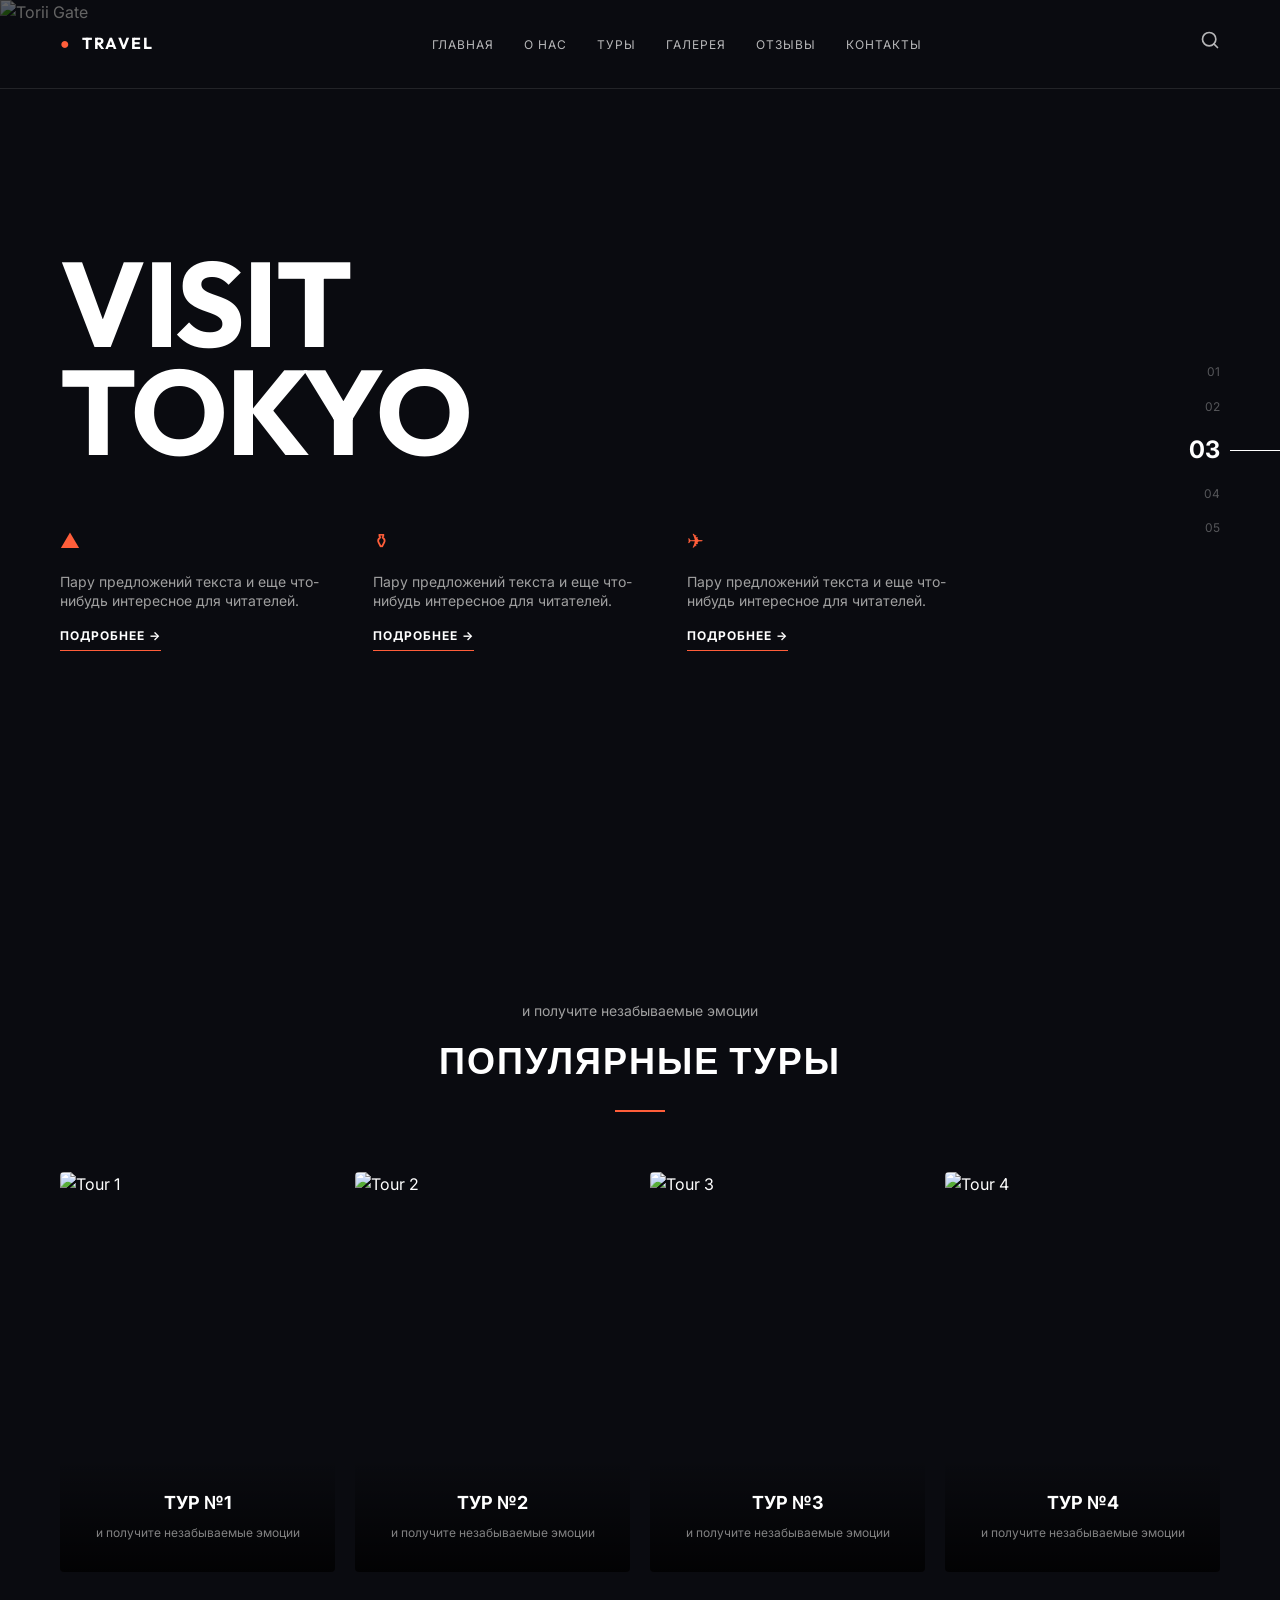
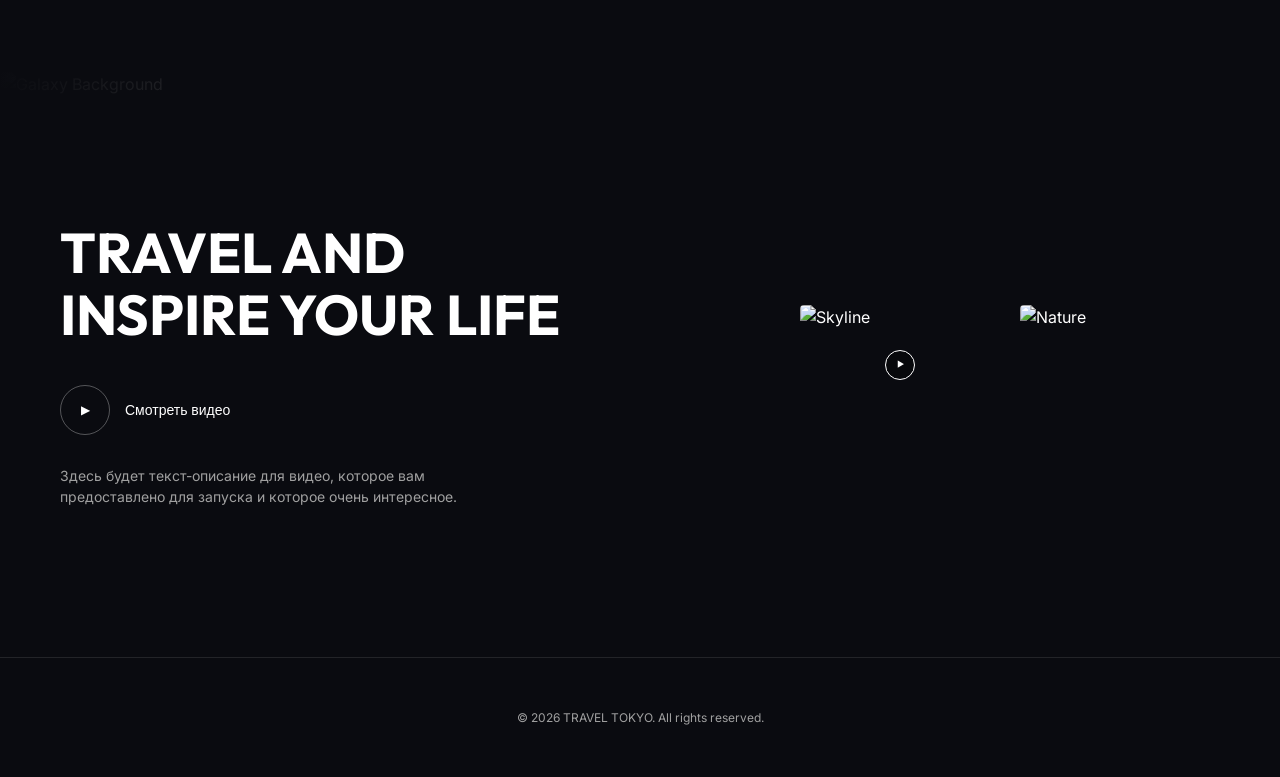
==== index.html @ d8f0eec7 "primeiro commit" ====
<!DOCTYPE html>
<html lang="ru">
<head>
    <meta charset="UTF-8">
    <meta name="viewport" content="width=device-width, initial-scale=1.0">
    <title>Travel Tokyo | Путешествия в Японию</title>
    <!-- Google Fonts -->
    <link rel="preconnect" href="https://fonts.googleapis.com">
    <link rel="preconnect" href="https://fonts.gstatic.com" crossorigin>
    <link href="https://fonts.googleapis.com/css2?family=Inter:wght@300;400;600;700&family=Outfit:wght@400;700&display=swap" rel="stylesheet">
    <link rel="stylesheet" href="style.css">
</head>
<body>
    <!-- Header -->
    <header class="header">
        <div class="container header__container">
            <div class="logo">
                <span class="logo__icon">●</span>
                <span class="logo__text">TRAVEL</span>
            </div>
            <nav class="nav">
                <ul class="nav__list">
                    <li><a href="index.html" class="nav__link">ГЛАВНАЯ</a></li>
                    <li><a href="about.html" class="nav__link">О НАС</a></li>
                    <li><a href="tours.html" class="nav__link">ТУРЫ</a></li>
                    <li><a href="gallery.html" class="nav__link">ГАЛЕРЕЯ</a></li>
                    <li><a href="reviews.html" class="nav__link">ОТЗЫВЫ</a></li>
                    <li><a href="contacts.html" class="nav__link">КОНТАКТЫ</a></li>
                </ul>
            </nav>
            <div class="header__search">
                <svg width="20" height="20" viewBox="0 0 24 24" fill="none" stroke="currentColor" stroke-width="2" stroke-linecap="round" stroke-linejoin="round"><circle cx="11" cy="11" r="8"></circle><line x1="21" y1="21" x2="16.65" y2="16.65"></line></svg>
            </div>
        </div>
    </header>

    <!-- Hero Section -->
    <section class="hero">
        <div class="hero__bg-container">
            <img src="https://images.unsplash.com/photo-1493976040374-85c8e12f0c0e?q=80&w=2070" alt="Torii Gate" class="hero__bg">
            <div class="hero__overlay"></div>
        </div>
        
        <div class="container hero__container">
            <div class="hero__content">
                <h1 class="hero__title">VISIT<br>TOKYO</h1>
                
                <div class="hero__info-grid">
                    <div class="hero__info-item">
                        <span class="hero__info-icon">▲</span>
                        <p class="hero__info-text">Пару предложений текста и еще что-нибудь интересное для читателей.</p>
                        <a href="#" class="hero__more">ПОДРОБНЕЕ <span class="arrow">→</span></a>
                    </div>
                    <div class="hero__info-item">
                        <span class="hero__info-icon">⚱</span>
                        <p class="hero__info-text">Пару предложений текста и еще что-нибудь интересное для читателей.</p>
                        <a href="#" class="hero__more">ПОДРОБНЕЕ <span class="arrow">→</span></a>
                    </div>
                    <div class="hero__info-item">
                        <span class="hero__info-icon">✈</span>
                        <p class="hero__info-text">Пару предложений текста и еще что-нибудь интересное для читателей.</p>
                        <a href="#" class="hero__more">ПОДРОБНЕЕ <span class="arrow">→</span></a>
                    </div>
                </div>
            </div>

            <div class="hero__slider-nav">
                <div class="slider-nav__item">01</div>
                <div class="slider-nav__item">02</div>
                <div class="slider-nav__item active">03</div>
                <div class="slider-nav__item">04</div>
                <div class="slider-nav__item">05</div>
            </div>
        </div>
    </section>

    <!-- Popular Tours Section -->
    <section class="tours">
        <div class="container">
            <div class="section-header">
                <p class="section-subtitle">и получите незабываемые эмоции</p>
                <h2 class="section-title">ПОПУЛЯРНЫЕ ТУРЫ</h2>
            </div>

            <div class="tours__grid">
                <!-- Tour 1 -->
                <div class="tour-card">
                    <img src="https://images.unsplash.com/photo-1528164344705-47542687000d?q=80&w=2092" alt="Tour 1" class="tour-card__img">
                    <div class="tour-card__content">
                        <h3 class="tour-card__title">ТУР №1</h3>
                        <p class="tour-card__text">и получите незабываемые эмоции</p>
                    </div>
                </div>
                <!-- Tour 2 -->
                <div class="tour-card">
                    <img src="https://images.unsplash.com/photo-1545569341-9eb8b30979d9?q=80&w=2070" alt="Tour 2" class="tour-card__img">
                    <div class="tour-card__content">
                        <h3 class="tour-card__title">ТУР №2</h3>
                        <p class="tour-card__text">и получите незабываемые эмоции</p>
                    </div>
                </div>
                <!-- Tour 3 -->
                <div class="tour-card">
                    <img src="https://images.unsplash.com/photo-1551641506-ee5bf4cb45f1?q=80&w=2084" alt="Tour 3" class="tour-card__img">
                    <div class="tour-card__content">
                        <h3 class="tour-card__title">ТУР №3</h3>
                        <p class="tour-card__text">и получите незабываемые эмоции</p>
                    </div>
                </div>
                <!-- Tour 4 -->
                <div class="tour-card">
                    <img src="https://images.unsplash.com/photo-1503899036084-c55cdd92da26?q=80&w=1974" alt="Tour 4" class="tour-card__img">
                    <div class="tour-card__content">
                        <h3 class="tour-card__title">ТУР №4</h3>
                        <p class="tour-card__text">и получите незабываемые эмоции</p>
                    </div>
                </div>
            </div>
        </div>
    </section>

    <!-- Inspire Section -->
    <section class="inspire">
        <div class="inspire__bg-container">
            <img src="https://images.unsplash.com/photo-1534796636912-3b95b3ab5986?q=80&w=2071" alt="Galaxy Background" class="inspire__bg">
            <div class="inspire__overlay"></div>
        </div>

        <div class="container inspire__container">
            <div class="inspire__content">
                <h2 class="inspire__title">TRAVEL AND INSPIRE YOUR LIFE</h2>
                <button class="video-btn">
                    <span class="video-btn__icon">▶</span>
                    Смотреть видео
                </button>
                <p class="inspire__desc">
                    Здесь будет текст-описание для видео, которое вам предоставлено для запуска и которое очень интересное.
                </p>
            </div>

            <div class="inspire__gallery">
                <div class="gallery-item">
                    <img src="https://images.unsplash.com/photo-1540959733332-eab4deabeeaf?q=80&w=2094" alt="Skyline" class="gallery-item__img">
                    <div class="gallery-item__play">▶</div>
                </div>
                <div class="gallery-item">
                    <img src="https://images.unsplash.com/photo-1504280390367-361c6d9f38f4?q=80&w=2070" alt="Nature" class="gallery-item__img">
                </div>
            </div>
        </div>
    </section>

    <footer class="footer">
        <!-- Add a simple footer to close the page -->
        <div class="container">
            <p>&copy; 2026 TRAVEL TOKYO. All rights reserved.</p>
        </div>
    </footer>

    <script src="script.js"></script>
</body>
</html>
---- style.css ----
/* Base Styles */
:root {
    --primary-color: #ff5e3a; /* Orange accent */
    --bg-dark: #0a0b10;
    --text-white: #ffffff;
    --text-gray: #a0a0a0;
    --glass-bg: rgba(255, 255, 255, 0.05);
    --glass-border: rgba(255, 255, 255, 0.1);
    --transition: all 0.3s ease;
}

* {
    margin: 0;
    padding: 0;
    box-sizing: border-box;
}

body {
    font-family: 'Inter', sans-serif;
    background-color: var(--bg-dark);
    color: var(--text-white);
    line-height: 1.6;
    overflow-x: hidden;
}

.container {
    max-width: 1200px;
    margin: 0 auto;
    padding: 0 20px;
}

/* Header */
.header {
    position: absolute;
    top: 0;
    left: 0;
    width: 100%;
    z-index: 100;
    padding: 30px 0;
    border-bottom: 1px solid var(--glass-border);
}

.header__container {
    display: flex;
    justify-content: space-between;
    align-items: center;
}

.logo {
    display: flex;
    align-items: center;
    gap: 10px;
    font-family: 'Outfit', sans-serif;
    font-weight: 700;
    letter-spacing: 2px;
}

.logo__icon {
    color: var(--primary-color);
}

.nav__list {
    display: flex;
    list-style: none;
    gap: 30px;
}

.nav__link {
    text-decoration: none;
    color: var(--text-white);
    font-size: 12px;
    font-weight: 400;
    letter-spacing: 1px;
    opacity: 0.7;
    transition: var(--transition);
}

.nav__link:hover {
    opacity: 1;
    color: var(--primary-color);
}

.header__search {
    cursor: pointer;
    opacity: 0.7;
    transition: var(--transition);
}

.header__search:hover {
    opacity: 1;
}

/* Hero Section */
.hero {
    position: relative;
    height: 100vh;
    display: flex;
    align-items: center;
    overflow: hidden;
}

.hero__bg-container {
    position: absolute;
    top: 0;
    left: 0;
    width: 100%;
    height: 100%;
    z-index: -1;
}

.hero__bg {
    width: 100%;
    height: 100%;
    object-fit: cover;
    filter: brightness(0.4) contrast(1.1);
    transition: opacity 0.5s ease;
}

.hero__overlay {
    position: absolute;
    top: 0;
    left: 0;
    width: 100%;
    height: 100%;
    background: linear-gradient(0deg, var(--bg-dark) 5%, transparent 40%);
}

.hero__container {
    display: flex;
    justify-content: space-between;
    align-items: center;
    width: 100%;
}

.hero__title {
    font-family: 'Outfit', sans-serif;
    font-size: 120px;
    font-weight: 700;
    line-height: 0.9;
    margin-bottom: 60px;
    letter-spacing: -2px;
}

.hero__info-grid {
    display: flex;
    gap: 40px;
    max-width: 900px;
}

.hero__info-item {
    flex: 1;
    display: flex;
    flex-direction: column;
    gap: 15px;
}

.hero__info-icon {
    font-size: 20px;
    color: var(--primary-color);
}

.hero__info-text {
    font-size: 14px;
    color: var(--text-gray);
    line-height: 1.4;
}

.hero__more {
    text-decoration: none;
    color: var(--text-white);
    font-size: 12px;
    font-weight: 700;
    letter-spacing: 1px;
    border-bottom: 1px solid var(--primary-color);
    padding-bottom: 5px;
    width: fit-content;
    transition: var(--transition);
}

.hero__more:hover {
    color: var(--primary-color);
    padding-left: 5px;
}

.hero__slider-nav {
    display: flex;
    flex-direction: column;
    gap: 15px;
    align-items: flex-end;
}

.slider-nav__item {
    font-size: 12px;
    opacity: 0.3;
    transition: var(--transition);
    cursor: pointer;
    position: relative;
}

.slider-nav__item.active {
    opacity: 1;
    font-size: 24px;
    font-weight: 700;
}

/* Animations */
.fade-in {
    opacity: 0;
    transform: translateY(30px);
    transition: opacity 0.8s ease, transform 0.8s ease;
}

.fade-in.visible {
    opacity: 1;
    transform: translateY(0);
}

/* Slider Nav Refinement */
.slider-nav__item.active::after {
    content: '';
    position: absolute;
    right: -60px;
    top: 50%;
    width: 50px;
    height: 1px;
    background-color: var(--text-white);
}

/* Tours Section */
.tours {
    padding: 100px 0;
}

.section-header {
    text-align: center;
    margin-bottom: 60px;
}

.section-header::after {
    content: '';
    display: block;
    width: 50px;
    height: 2px;
    background-color: var(--primary-color);
    margin: 20px auto 0;
}

.section-subtitle {
    font-size: 14px;
    color: var(--text-gray);
    margin-bottom: 10px;
}

.section-title {
    font-family: 'Outfit', sans-serif;
    font-size: 36px;
    font-weight: 700;
    letter-spacing: 2px;
}

.tours__grid {
    display: grid;
    grid-template-columns: repeat(4, 1fr);
    gap: 20px;
}

.tour-card {
    position: relative;
    height: 400px;
    border-radius: 4px;
    overflow: hidden;
    cursor: pointer;
}

.tour-card__img {
    width: 100%;
    height: 100%;
    object-fit: cover;
    transition: transform 0.5s ease;
}

.tour-card:hover .tour-card__img {
    transform: scale(1.1);
}

.tour-card__content {
    position: absolute;
    bottom: 0;
    left: 0;
    width: 100%;
    padding: 30px;
    background: linear-gradient(transparent, rgba(0,0,0,0.8));
    text-align: center;
}

.tour-card__title {
    font-size: 18px;
    margin-bottom: 5px;
}

.tour-card__text {
    font-size: 12px;
    color: var(--text-gray);
    opacity: 0.8;
}

/* Inspire Section */
.inspire {
    position: relative;
    padding: 150px 0;
    overflow: hidden;
}

.inspire__bg-container {
    position: absolute;
    top: 0;
    left: 0;
    width: 100%;
    height: 100%;
    z-index: -1;
}

.inspire__bg {
    width: 100%;
    height: 100%;
    object-fit: cover;
    filter: brightness(0.5);
}

.inspire__overlay {
    position: absolute;
    top: 0;
    left: 0;
    width: 100%;
    height: 100%;
    background: radial-gradient(circle at 70% 50%, transparent, var(--bg-dark));
}

.inspire__container {
    display: flex;
    justify-content: space-between;
    align-items: center;
}

.inspire__content {
    flex: 1;
    max-width: 500px;
}

.inspire__title {
    font-family: 'Outfit', sans-serif;
    font-size: 56px;
    font-weight: 700;
    line-height: 1.1;
    margin-bottom: 40px;
}

.video-btn {
    background: transparent;
    border: none;
    color: var(--text-white);
    display: flex;
    align-items: center;
    gap: 15px;
    font-size: 14px;
    cursor: pointer;
    margin-bottom: 30px;
    transition: var(--transition);
}

.video-btn:hover {
    color: var(--primary-color);
}

.video-btn__icon {
    width: 50px;
    height: 50px;
    border: 1px solid rgba(255,255,255,0.3);
    border-radius: 50%;
    display: flex;
    align-items: center;
    justify-content: center;
    font-size: 12px;
    transition: var(--transition);
}

.video-btn:hover .video-btn__icon {
    border-color: var(--primary-color);
    background-color: var(--primary-color);
}

.inspire__desc {
    font-size: 14px;
    color: var(--text-gray);
    max-width: 400px;
    line-height: 1.5;
}

.inspire__gallery {
    display: flex;
    gap: 20px;
}

.gallery-item {
    position: relative;
    width: 200px;
    height: 120px;
    border-radius: 4px;
    overflow: hidden;
    cursor: pointer;
}

.gallery-item__img {
    width: 100%;
    height: 100%;
    object-fit: cover;
}

.gallery-item__play {
    position: absolute;
    top: 50%;
    left: 50%;
    transform: translate(-50%, -50%);
    width: 30px;
    height: 30px;
    border: 1px solid white;
    border-radius: 50%;
    display: flex;
    align-items: center;
    justify-content: center;
    font-size: 8px;
    background: rgba(0,0,0,0.3);
}

/* Footer */
.footer {
    padding: 50px 0;
    text-align: center;
    border-top: 1px solid var(--glass-border);
    font-size: 12px;
    color: var(--text-gray);
}

/* Responsive */
@media (max-width: 992px) {
    .header__container {
        padding: 0 40px;
    }
    .nav {
        display: none; /* Mobile menu needed */
    }
    .hero__title {
        font-size: 80px;
    }
    .hero__info-grid {
        flex-direction: column;
        gap: 20px;
    }
    .tours__grid {
        grid-template-columns: repeat(2, 1fr);
    }
    .inspire__container {
        flex-direction: column;
        text-align: center;
        gap: 60px;
    }
    .inspire__desc {
        margin: 0 auto;
    }
    .video-btn {
        justify-content: center;
    }
}

/* Page Heroes */
.page-hero {
    position: relative;
    height: 60vh;
    display: flex;
    align-items: center;
    overflow: hidden;
}

.nav__link--active {
    opacity: 1;
    color: var(--primary-color);
    font-weight: 600;
}

/* Content Sections */
.content-section, .reviews, .contacts, .gallery {
    padding: 100px 0;
}

.text-block {
    max-width: 800px;
    margin: 0 auto;
    font-size: 18px;
    color: var(--text-gray);
    line-height: 1.8;
}

.text-block p {
    margin-bottom: 30px;
}

/* Review Cards */
.reviews__grid {
    display: grid;
    grid-template-columns: repeat(2, 1fr);
    gap: 40px;
}

.review-card {
    background: var(--glass-bg);
    border: 1px solid var(--glass-border);
    padding: 40px;
    border-radius: 8px;
}

.review-card__text {
    font-style: italic;
    margin-bottom: 20px;
}

.review-card__author {
    color: var(--primary-color);
    font-weight: 600;
}

/* Contact Page */
.contacts__container {
    display: grid;
    grid-template-columns: 1fr 1fr;
    gap: 80px;
}

.contact-form {
    display: flex;
    flex-direction: column;
    gap: 20px;
}

.contact-form__input, .contact-form__textarea {
    background: var(--glass-bg);
    border: 1px solid var(--glass-border);
    padding: 15px;
    color: var(--text-white);
    font-family: inherit;
    border-radius: 4px;
}

.contact-form__textarea {
    height: 150px;
    resize: none;
}

.gallery-item-full {
    height: 300px;
    overflow: hidden;
    border-radius: 4px;
}

.gallery-item-full img {
    width: 100%;
    height: 100%;
    object-fit: cover;
}

/* Responsive Fixes */
@media (max-width: 768px) {
    .contacts__container, .reviews__grid {
        grid-template-columns: 1fr;
    }
    .page-hero {
        height: 50vh;
    }
}


@media (max-width: 600px) {
    .hero__title {
        font-size: 60px;
    }
    .tours__grid {
        grid-template-columns: 1fr;
    }
    .hero__slider-nav {
        display: none;
    }
}
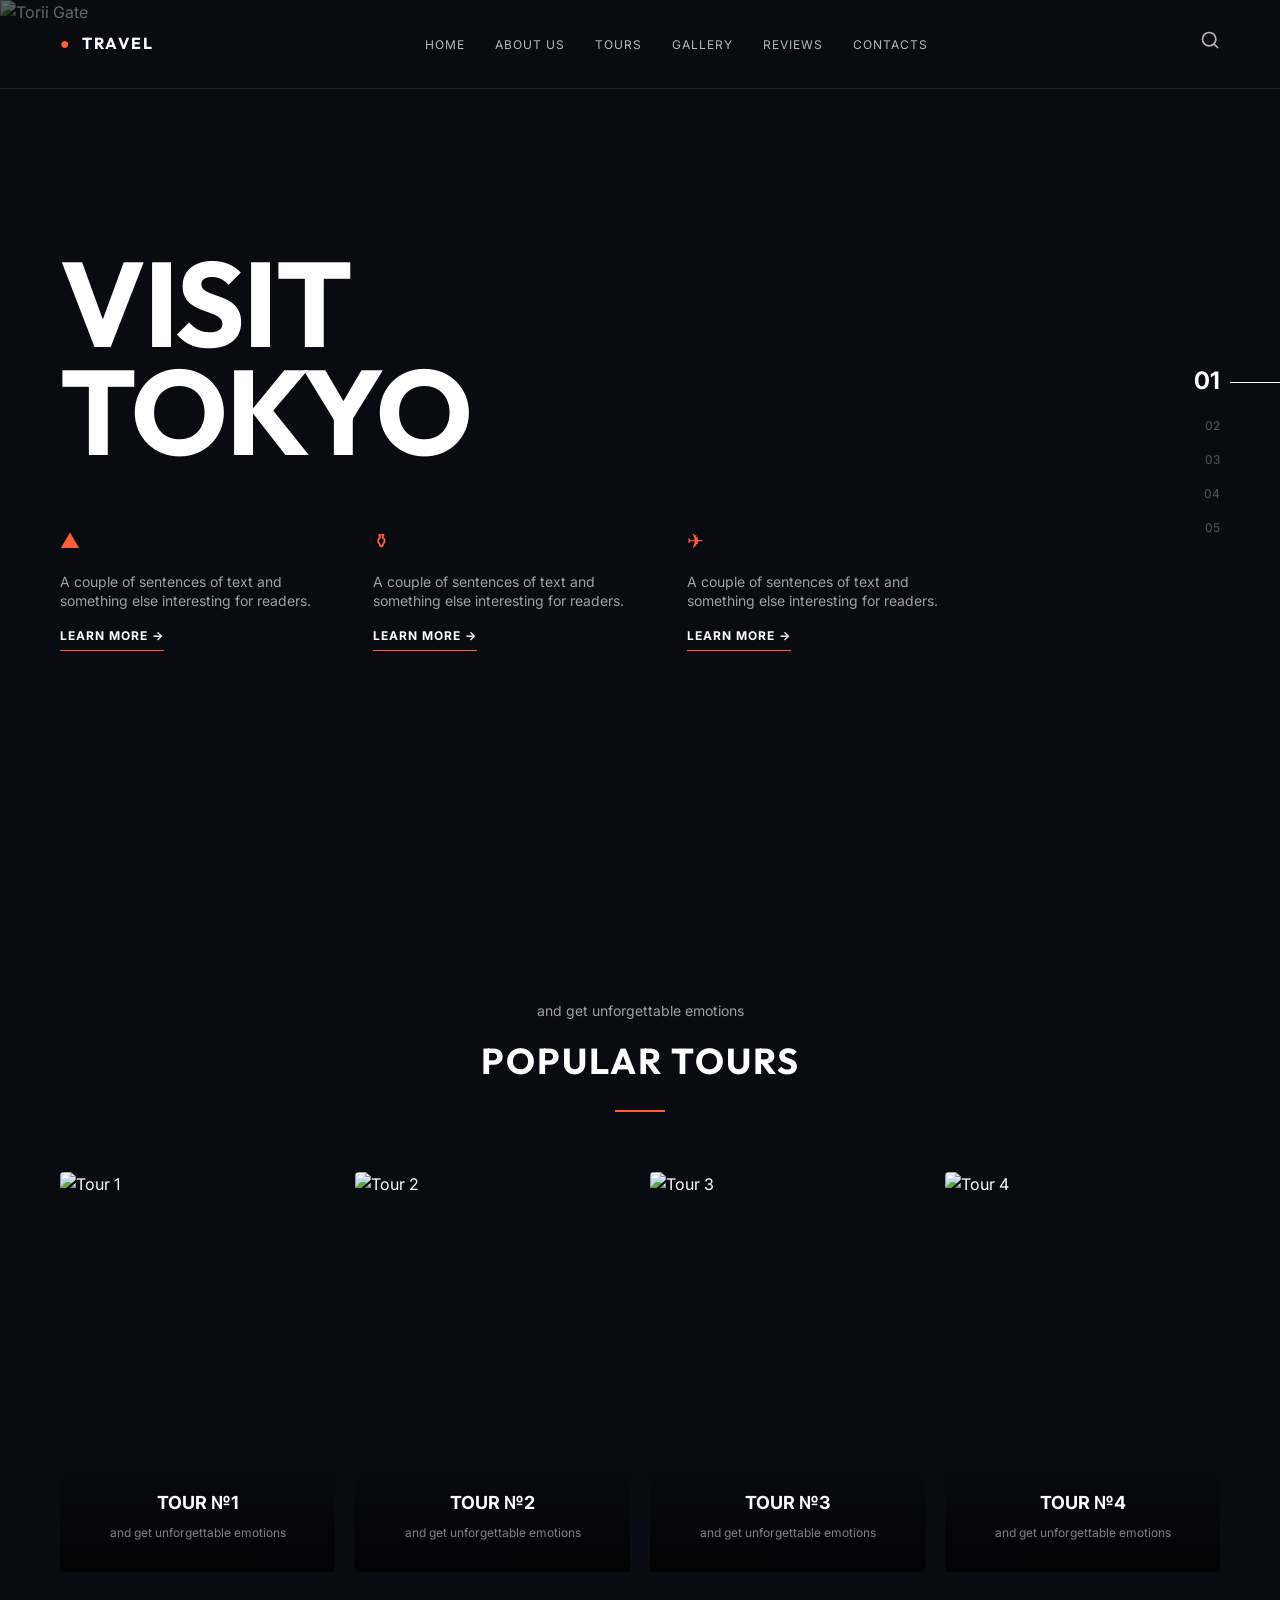
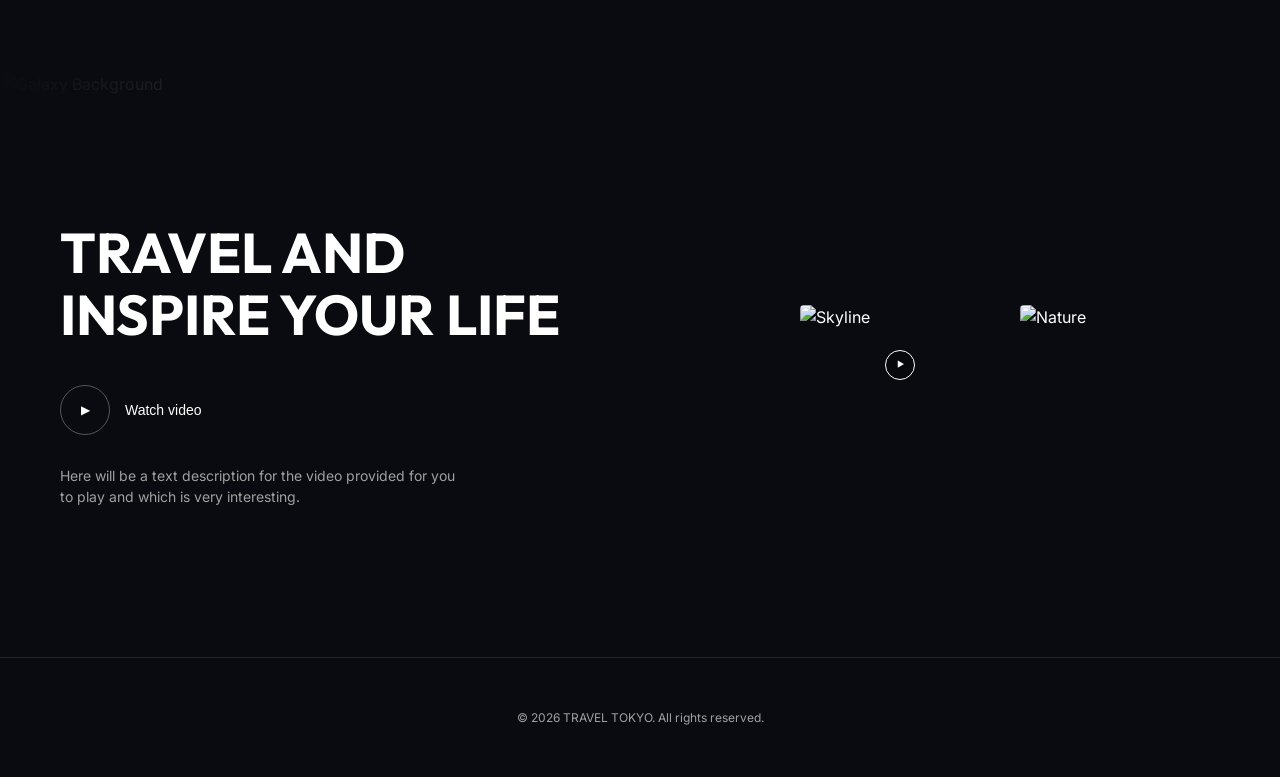
==== commit 8cda6c99: "mudando o idioma do site" ====
--- a/index.html
+++ b/index.html
@@ -1,9 +1,9 @@
 <!DOCTYPE html>
-<html lang="ru">
+<html lang="en">
 <head>
     <meta charset="UTF-8">
     <meta name="viewport" content="width=device-width, initial-scale=1.0">
-    <title>Travel Tokyo | Путешествия в Японию</title>
+    <title>Travel Tokyo | Journey to Japan</title>
     <!-- Google Fonts -->
     <link rel="preconnect" href="https://fonts.googleapis.com">
     <link rel="preconnect" href="https://fonts.gstatic.com" crossorigin>
@@ -20,12 +20,12 @@
             </div>
             <nav class="nav">
                 <ul class="nav__list">
-                    <li><a href="index.html" class="nav__link">ГЛАВНАЯ</a></li>
-                    <li><a href="about.html" class="nav__link">О НАС</a></li>
-                    <li><a href="tours.html" class="nav__link">ТУРЫ</a></li>
-                    <li><a href="gallery.html" class="nav__link">ГАЛЕРЕЯ</a></li>
-                    <li><a href="reviews.html" class="nav__link">ОТЗЫВЫ</a></li>
-                    <li><a href="contacts.html" class="nav__link">КОНТАКТЫ</a></li>
+                    <li><a href="index.html" class="nav__link">HOME</a></li>
+                    <li><a href="about.html" class="nav__link">ABOUT US</a></li>
+                    <li><a href="tours.html" class="nav__link">TOURS</a></li>
+                    <li><a href="gallery.html" class="nav__link">GALLERY</a></li>
+                    <li><a href="reviews.html" class="nav__link">REVIEWS</a></li>
+                    <li><a href="contacts.html" class="nav__link">CONTACTS</a></li>
                 </ul>
             </nav>
             <div class="header__search">
@@ -48,26 +48,26 @@
                 <div class="hero__info-grid">
                     <div class="hero__info-item">
                         <span class="hero__info-icon">▲</span>
-                        <p class="hero__info-text">Пару предложений текста и еще что-нибудь интересное для читателей.</p>
-                        <a href="#" class="hero__more">ПОДРОБНЕЕ <span class="arrow">→</span></a>
+                        <p class="hero__info-text">A couple of sentences of text and something else interesting for readers.</p>
+                        <a href="about.html" class="hero__more">LEARN MORE <span class="arrow">→</span></a>
                     </div>
                     <div class="hero__info-item">
                         <span class="hero__info-icon">⚱</span>
-                        <p class="hero__info-text">Пару предложений текста и еще что-нибудь интересное для читателей.</p>
-                        <a href="#" class="hero__more">ПОДРОБНЕЕ <span class="arrow">→</span></a>
+                        <p class="hero__info-text">A couple of sentences of text and something else interesting for readers.</p>
+                        <a href="tours.html" class="hero__more">LEARN MORE <span class="arrow">→</span></a>
                     </div>
                     <div class="hero__info-item">
                         <span class="hero__info-icon">✈</span>
-                        <p class="hero__info-text">Пару предложений текста и еще что-нибудь интересное для читателей.</p>
-                        <a href="#" class="hero__more">ПОДРОБНЕЕ <span class="arrow">→</span></a>
+                        <p class="hero__info-text">A couple of sentences of text and something else interesting for readers.</p>
+                        <a href="contacts.html" class="hero__more">LEARN MORE <span class="arrow">→</span></a>
                     </div>
                 </div>
             </div>
 
             <div class="hero__slider-nav">
-                <div class="slider-nav__item">01</div>
+                <div class="slider-nav__item active">01</div>
                 <div class="slider-nav__item">02</div>
-                <div class="slider-nav__item active">03</div>
+                <div class="slider-nav__item">03</div>
                 <div class="slider-nav__item">04</div>
                 <div class="slider-nav__item">05</div>
             </div>
@@ -78,8 +78,8 @@
     <section class="tours">
         <div class="container">
             <div class="section-header">
-                <p class="section-subtitle">и получите незабываемые эмоции</p>
-                <h2 class="section-title">ПОПУЛЯРНЫЕ ТУРЫ</h2>
+                <p class="section-subtitle">and get unforgettable emotions</p>
+                <h2 class="section-title">POPULAR TOURS</h2>
             </div>
 
             <div class="tours__grid">
@@ -87,32 +87,32 @@
                 <div class="tour-card">
                     <img src="https://images.unsplash.com/photo-1528164344705-47542687000d?q=80&w=2092" alt="Tour 1" class="tour-card__img">
                     <div class="tour-card__content">
-                        <h3 class="tour-card__title">ТУР №1</h3>
-                        <p class="tour-card__text">и получите незабываемые эмоции</p>
+                        <h3 class="tour-card__title">TOUR №1</h3>
+                        <p class="tour-card__text">and get unforgettable emotions</p>
                     </div>
                 </div>
                 <!-- Tour 2 -->
                 <div class="tour-card">
                     <img src="https://images.unsplash.com/photo-1545569341-9eb8b30979d9?q=80&w=2070" alt="Tour 2" class="tour-card__img">
                     <div class="tour-card__content">
-                        <h3 class="tour-card__title">ТУР №2</h3>
-                        <p class="tour-card__text">и получите незабываемые эмоции</p>
+                        <h3 class="tour-card__title">TOUR №2</h3>
+                        <p class="tour-card__text">and get unforgettable emotions</p>
                     </div>
                 </div>
                 <!-- Tour 3 -->
                 <div class="tour-card">
                     <img src="https://images.unsplash.com/photo-1551641506-ee5bf4cb45f1?q=80&w=2084" alt="Tour 3" class="tour-card__img">
                     <div class="tour-card__content">
-                        <h3 class="tour-card__title">ТУР №3</h3>
-                        <p class="tour-card__text">и получите незабываемые эмоции</p>
+                        <h3 class="tour-card__title">TOUR №3</h3>
+                        <p class="tour-card__text">and get unforgettable emotions</p>
                     </div>
                 </div>
                 <!-- Tour 4 -->
                 <div class="tour-card">
                     <img src="https://images.unsplash.com/photo-1503899036084-c55cdd92da26?q=80&w=1974" alt="Tour 4" class="tour-card__img">
                     <div class="tour-card__content">
-                        <h3 class="tour-card__title">ТУР №4</h3>
-                        <p class="tour-card__text">и получите незабываемые эмоции</p>
+                        <h3 class="tour-card__title">TOUR №4</h3>
+                        <p class="tour-card__text">and get unforgettable emotions</p>
                     </div>
                 </div>
             </div>
@@ -131,10 +131,10 @@
                 <h2 class="inspire__title">TRAVEL AND INSPIRE YOUR LIFE</h2>
                 <button class="video-btn">
                     <span class="video-btn__icon">▶</span>
-                    Смотреть видео
+                    Watch video
                 </button>
                 <p class="inspire__desc">
-                    Здесь будет текст-описание для видео, которое вам предоставлено для запуска и которое очень интересное.
+                    Here will be a text description for the video provided for you to play and which is very interesting.
                 </p>
             </div>
 
@@ -151,7 +151,6 @@
     </section>
 
     <footer class="footer">
-        <!-- Add a simple footer to close the page -->
         <div class="container">
             <p>&copy; 2026 TRAVEL TOKYO. All rights reserved.</p>
         </div>
